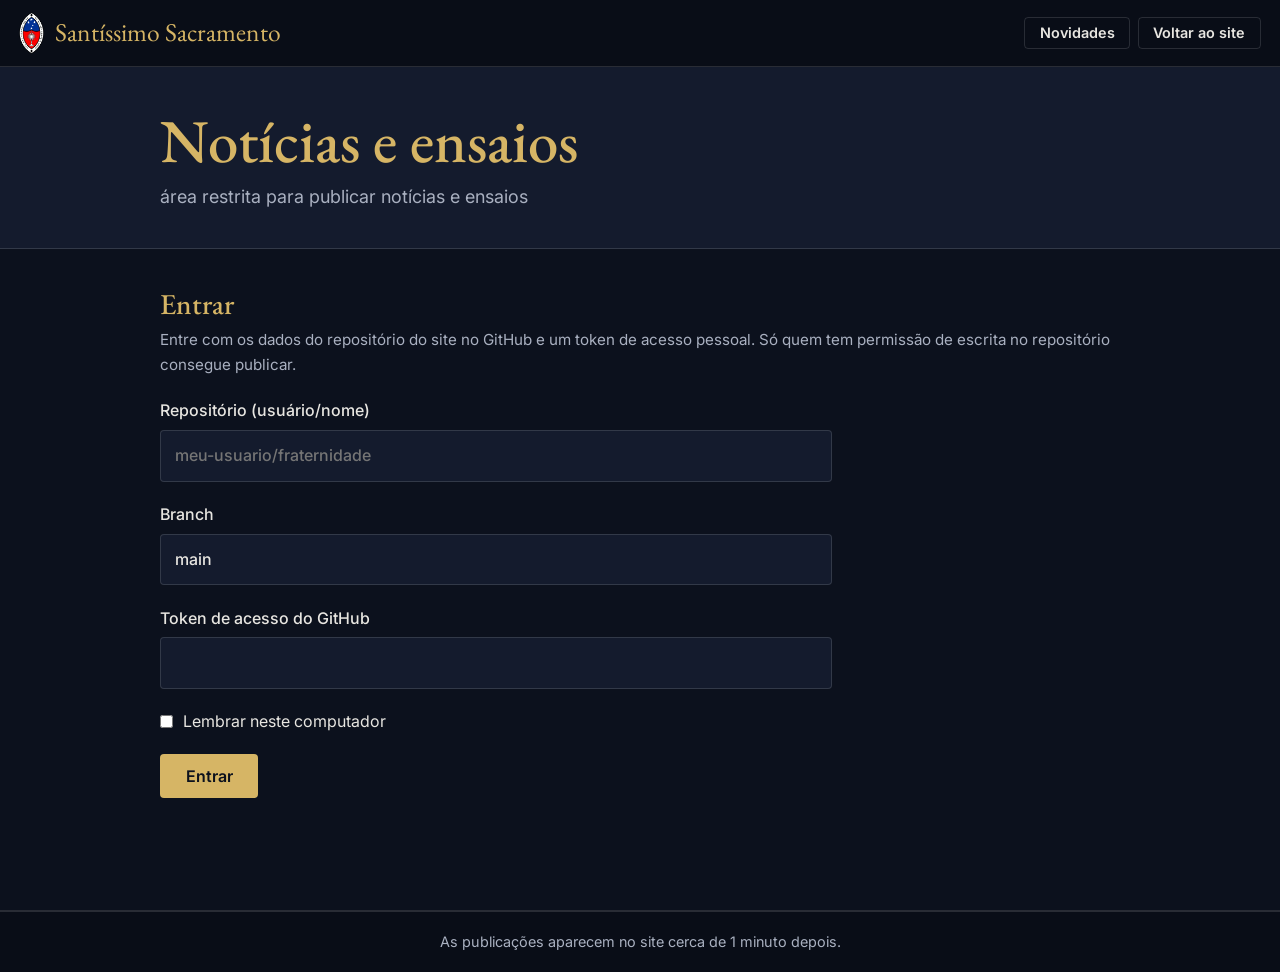
==== admin-pub.html @ d287c908 "Add files via upload" ====
<!DOCTYPE html>
<html lang="pt-br" data-tema="escuro">
<head>
  <meta charset="UTF-8">
  <meta name="viewport" content="width=device-width, initial-scale=1">
  <meta name="robots" content="noindex, nofollow">
  <title>Publicações (admin) | Fraternidade do Santíssimo Sacramento</title>
  <script>try{var t=localStorage.getItem('tema');if(t)document.documentElement.dataset.tema=t}catch(e){}</script>
  <link href="https://fonts.googleapis.com/css2?family=EB+Garamond:ital,wght@0,400;0,500;1,400&family=Inter:wght@400;500;600&display=swap" rel="stylesheet">
  <link rel="icon" type="image/png" href="favicon.png">
  <link rel="stylesheet" href="style.css">
  <link rel="stylesheet" href="publicacoes.css">
</head>
<body>
  <nav>
    <a class="logo-nav" href="index.html"><img src="logo.png" alt=""><span>Santíssimo Sacramento</span></a>
    <div class="controles" style="margin-left:auto"><a class="btn sec peq" href="admin.html">Novidades</a> <a class="btn sec peq" href="index.html">Voltar ao site</a></div>
  </nav>
  <header class="faixa"><div class="wrap">
    <h1>Notícias e ensaios</h1>
    <p class="sub-t">área restrita para publicar notícias e ensaios</p>
  </div></header>
  <main>
    <div class="wrap admin">

      <!-- Entrada -->
      <section id="login">
        <h2>Entrar</h2>
        <p class="dica">Entre com os dados do repositório do site no GitHub e um token de acesso pessoal. Só quem tem permissão de escrita no repositório consegue publicar.</p>
        <form id="form-login" autocomplete="off" style="margin-top:1.2rem">
          <label>Repositório (usuário/nome)<input id="repo" type="text" placeholder="meu-usuario/fraternidade" required></label>
          <label>Branch<input id="branch" type="text" value="main" required></label>
          <label>Token de acesso do GitHub<input id="token" type="password" required></label>
          <label style="display:flex;gap:.6rem;align-items:center;font-weight:400"><input id="lembrar" type="checkbox" style="width:auto"> Lembrar neste computador</label>
          <div class="acoes"><button class="btn" type="submit">Entrar</button></div>
          <p class="status" id="st-login" role="status"></p>
        </form>
      </section>

      <!-- Painel -->
      <section id="painel" hidden>
        <div class="topo-admin">
          <p class="dica" id="quem"></p>
          <button class="btn sec peq" id="sair" type="button">Sair</button>
        </div>

        <form id="form-post" style="margin-top:1.5rem">
          <h2 id="titulo-form">Nova publicação</h2>
          <label>Tipo
            <select id="tag"><option value="noticia">Notícia</option><option value="ensaio">Ensaio</option></select>
          </label>
          <label>Data<input id="data" type="date" required></label>
          <label>Título<input id="titulo" type="text" required></label>
          <label>Texto<textarea id="texto" required style="min-height:260px"></textarea></label>
          <p class="dica">Deixe uma linha em branco entre os parágrafos.</p>
          <label>Foto (opcional)<input id="foto" type="file" accept="image/*"></label>
          <div id="previa"></div>
          <div><button class="btn sec peq" id="rem-foto" type="button" hidden>Remover foto</button></div>
          <p class="dica">A foto é reduzida automaticamente antes de subir, então pode usar a do celular.</p>
          <div class="acoes">
            <button class="btn" id="publicar" type="submit">Publicar</button>
            <button class="btn sec" id="cancelar" type="button" hidden>Cancelar edição</button>
          </div>
          <p class="status" id="st-post" role="status"></p>
        </form>

        <div style="margin-top:2.5rem">
          <h2>Publicações</h2>
          <ul class="lista-admin" id="lista"></ul>
        </div>
      </section>
    </div>
  </main>
  <footer><div class="copy">As publicações aparecem no site cerca de 1 minuto depois.</div></footer>
  <script src="admin-pub.js"></script>
</body>
</html>
---- style.css ----
*{margin:0;padding:0;box-sizing:border-box}
:root{
  --bg:#0c111d;--bg2:#141b2d;--nav:#090d17;
  --texto:#e8e6e1;--suave:#a9b0c0;--titulo:#d6b565;--link:#d6b565;
  --linha:rgba(255,255,255,.13);--btn-bg:#d6b565;--btn-fg:#0c111d;
  --ouro:#d6b565;--ouro-2:#ecd9a0;--hostia:#f5ecd0;--cruz:#8b1e2e;
  --serif:'EB Garamond',Georgia,serif;--sans:'Inter',system-ui,sans-serif;
}
html[data-tema="claro"]{
  --bg:#f5f6f8;--bg2:#e6e9f0;--nav:#ffffff;
  --texto:#161c2b;--suave:#4a5368;--titulo:#1e3a8a;--link:#1e3a8a;
  --linha:rgba(22,28,43,.16);--btn-bg:#1e3a8a;--btn-fg:#ffffff;
  --ouro:#a67c1f;--ouro-2:#c9a24d;--hostia:#fffdf5;
}
html{scroll-behavior:smooth}
body{font-family:var(--sans);font-size:1.125rem;line-height:1.7;background:var(--bg);color:var(--texto);min-height:100vh;display:flex;flex-direction:column;transition:background .3s,color .3s}
a{color:var(--link)}
:focus-visible{outline:3px solid var(--ouro);outline-offset:3px}
.wrap{width:min(960px,100% - 2.4rem);margin-inline:auto}
main{flex:1;padding-bottom:4rem}

/* Navegação */
nav{position:sticky;top:0;z-index:100;display:flex;align-items:center;flex-wrap:wrap;gap:.6rem 1.4rem;padding:.7rem 1.2rem;background:var(--nav);border-bottom:1px solid var(--linha)}
.logo-nav{order:1;margin-right:auto;display:flex;align-items:center;gap:.7rem;font-family:var(--serif);font-size:1.6rem;color:var(--titulo);text-decoration:none}
.logo-nav img{height:42px;width:auto}
nav>ul{order:2;display:flex;gap:1.5rem;list-style:none;align-items:center}
nav ul a,.sub-btn{color:var(--texto);text-decoration:none;font:500 1rem var(--sans);padding:.2rem 0;border:0;border-bottom:2px solid transparent;background:none;cursor:pointer}
nav ul a:hover,.sub-btn:hover{border-bottom-color:var(--linha)}
nav ul a[aria-current="page"],.sub-btn.ativo{border-bottom-color:var(--ouro)}
.sub-btn::after{content:"";display:inline-block;width:.45em;height:.45em;margin-left:.45em;border-right:2px solid currentColor;border-bottom:2px solid currentColor;transform:translateY(-.15em) rotate(45deg)}
.tem-sub{position:relative}
.sub{display:none;position:absolute;top:100%;left:-1rem;min-width:240px;list-style:none;background:var(--nav);border:1px solid var(--linha);border-radius:6px;padding:.5rem;box-shadow:0 12px 30px rgba(0,0,0,.25)}
.tem-sub:hover .sub,.tem-sub:focus-within .sub,.tem-sub.aberto .sub{display:block}
.sub a{display:block;padding:.55rem .8rem;border:0;border-radius:4px}
.sub a:hover{background:var(--bg2)}
.sub a[aria-current="page"]{background:var(--bg2);color:var(--titulo)}
.controles{order:3;display:flex;gap:.5rem;align-items:center}
.controles button{background:none;border:1px solid var(--linha);color:var(--texto);border-radius:6px;min-width:40px;height:40px;font:600 .9rem var(--sans);cursor:pointer;display:grid;place-items:center}
.controles button:hover{border-color:var(--ouro)}
.controles svg{width:20px;height:20px;fill:none;stroke:currentColor;stroke-width:2;stroke-linecap:round;stroke-linejoin:round}
.ico-lua{display:none}
html[data-tema="claro"] .ico-sol{display:none}
html[data-tema="claro"] .ico-lua{display:block}
.hamburger{display:none!important}

/* Faixa de título das páginas */
.faixa{background:var(--bg2);border-bottom:1px solid var(--linha);padding:2.6rem 0 2.2rem}
.trilha{font-size:.95rem;color:var(--suave);margin-bottom:.4rem}
.faixa h1{font-size:clamp(2.6rem,7vw,3.8rem)}
.faixa p.sub-t{color:var(--suave);margin-top:.4rem}
h1,h2,h3{font-family:var(--serif);font-weight:500;color:var(--titulo);line-height:1.1}
p+p{margin-top:1rem}
.btn{display:inline-block;background:var(--btn-bg);color:var(--btn-fg);font:600 1rem var(--sans);padding:.75rem 1.6rem;border:0;border-radius:4px;text-decoration:none;cursor:pointer}
.btn:hover{opacity:.88}

/* Blocos de conteúdo: rótulo e título à esquerda, texto à direita */
.bloco{display:grid;grid-template-columns:15rem 1fr;gap:2rem 3rem;padding:2.6rem 0;border-bottom:1px solid var(--linha)}
.bloco:first-of-type{border-top:0}
.bloco .rotulo{color:var(--suave);font-size:.95rem;margin-bottom:.3rem}
.bloco h2{font-size:2.1rem}
.bloco .texto{max-width:38rem}
.citacao{margin:2.4rem 0 0;padding-left:1.2rem;border-left:3px solid var(--ouro);font-family:var(--serif);font-size:1.6rem;font-style:italic;max-width:34rem}
.citacao cite{display:block;font:normal .95rem var(--sans);color:var(--suave);margin-top:.3rem}

/* Início */
.heroi{display:grid;grid-template-columns:auto 1fr;gap:3.5rem;align-items:center;padding:4rem 0 3.5rem}
.heroi img{height:270px;width:auto}
.heroi .pre{color:var(--suave)}
.heroi h1{font-size:clamp(2.8rem,7vw,4.6rem);margin:.2rem 0 .6rem}
.heroi .lema{font-family:var(--serif);font-style:italic;font-size:1.5rem;color:var(--suave)}
.heroi .desc{max-width:30rem;margin:1.2rem 0 1.8rem}
h2.secao{font-size:2rem;margin:0 0 1.4rem}
.secao-home{padding:2.6rem 0;border-top:1px solid var(--linha)}
.colunas{display:grid;grid-template-columns:repeat(3,1fr);gap:2.4rem}
.colunas>div{border-top:2px solid var(--ouro);padding-top:1rem}
.colunas .rotulo{color:var(--suave);font-size:.95rem}
.colunas h3{font-size:1.6rem;margin:.2rem 0 .5rem}
.colunas p{font-size:1.05rem}
.colunas a.mais{display:inline-block;margin-top:.8rem;font-weight:600;font-size:1rem}

/* Novidades */
.linhas>*{display:grid;grid-template-columns:12rem 1fr;gap:1.5rem;padding:1.3rem 0;border-top:1px solid var(--linha)}
.linhas>*:last-child{border-bottom:1px solid var(--linha)}
.linhas h3{font-size:1.55rem}
.linhas time{color:var(--suave);font-size:.95rem;padding-top:.3rem}
.ver-todas{display:inline-block;margin-top:1.2rem;font-weight:600}

/* Adoração */
.ostensorio{width:min(250px,62%);margin:3rem auto 1rem}
.ostensorio svg{width:100%;height:auto;display:block;overflow:visible}
.o-raios{transform-origin:200px 190px;animation:girar 120s linear infinite;stroke:var(--ouro);stroke-linecap:round}
.o-anel{fill:none;stroke:var(--ouro-2);stroke-width:3}
.o-disco{fill:var(--bg2);stroke:var(--ouro);stroke-width:2}
.o-hostia{fill:var(--hostia);transform-origin:200px 190px;animation:pulsar 5s ease-in-out infinite}
.o-cruz{stroke:var(--cruz);stroke-width:7;stroke-linecap:round;fill:none}
.o-ouro{fill:var(--ouro)}.o-ouro2{fill:var(--ouro-2)}
@keyframes girar{to{transform:rotate(360deg)}}
@keyframes pulsar{50%{opacity:.8}}
.agenda{list-style:none;margin-top:1.5rem}
.agenda li{display:grid;grid-template-columns:12rem 1fr auto;gap:1.5rem;align-items:baseline;padding:1.2rem .5rem;border-top:1px solid var(--linha)}
.agenda li:last-child{border-bottom:1px solid var(--linha)}
.agenda .dia{font-family:var(--serif);font-size:1.5rem;color:var(--titulo)}
.agenda .hoje-tag{visibility:hidden;background:var(--btn-bg);color:var(--btn-fg);font-size:.8rem;font-weight:700;padding:.1rem .7rem;border-radius:99px}
.agenda li.hoje{background:var(--bg2)}
.agenda li.hoje .hoje-tag{visibility:visible}

/* LOC */
.visor{width:100%;height:72vh;min-height:420px;border:1px solid var(--linha);border-radius:4px;margin-top:2rem;background:var(--bg2)}
.visor p{padding:1.5rem;color:var(--suave)}

/* Formulário */
form{display:grid;gap:1.2rem;max-width:34rem}
label{display:grid;gap:.35rem;font-weight:500;font-size:1rem}
input,textarea{font:inherit;width:100%;padding:.7rem .9rem;border:1px solid var(--linha);border-radius:4px;background:var(--bg2);color:var(--texto)}
form .btn{justify-self:start}

/* Rodapé */
footer{background:var(--nav);border-top:1px solid var(--linha);font-size:1rem}
.rodape-cols{display:grid;grid-template-columns:1.4fr 1fr 1fr;gap:2.5rem;padding:3rem 0 2.2rem}
.rodape-cols h4{font:600 1rem var(--sans);color:var(--titulo);margin-bottom:.7rem}
.rodape-cols ul{list-style:none}
.rodape-cols li{margin-bottom:.35rem}
.rodape-cols a{color:var(--texto);text-decoration:none}
.rodape-cols a:hover{color:var(--link);text-decoration:underline}
.rodape-cols .marca{display:flex;align-items:center;gap:.8rem;margin-bottom:.8rem;font-family:var(--serif);font-size:1.4rem;color:var(--titulo)}
.rodape-cols .marca img{height:48px;width:auto}
.rodape-cols p{color:var(--suave);font-size:.98rem;max-width:22rem}
.copy{border-top:1px solid var(--linha);padding:1.1rem 1rem;text-align:center;color:var(--suave);font-size:.9rem}

@media (max-width:900px){
  .hamburger{display:grid!important}
  nav>ul{order:4;flex-basis:100%;flex-direction:column;align-items:stretch;gap:0;max-height:0;overflow:hidden;transition:max-height .3s}
  nav>ul.show{max-height:640px}
  nav>ul>li>a,.sub-btn{display:block;width:100%;text-align:left;padding:.7rem 0;border-bottom:1px solid var(--linha)}
  .sub{position:static;box-shadow:none;border:0;border-left:2px solid var(--ouro);border-radius:0;margin:.2rem 0 .6rem .4rem;min-width:0}
  .tem-sub:hover .sub,.tem-sub:focus-within .sub{display:none}
  .tem-sub.aberto .sub{display:block}
  .logo-nav{font-size:1.3rem}
}
@media (max-width:760px){
  .heroi{grid-template-columns:1fr;gap:2rem;text-align:center;padding-top:2.5rem}
  .heroi img{height:210px;margin:0 auto}
  .heroi .desc{margin-inline:auto}
  .colunas,.rodape-cols{grid-template-columns:1fr}
  .bloco{grid-template-columns:1fr;gap:1rem;padding:2rem 0}
  .linhas>*{grid-template-columns:1fr;gap:.2rem}
  .agenda li{grid-template-columns:1fr auto;gap:.3rem 1rem}
  .agenda .dia{grid-column:1/-1}
}
@media (prefers-reduced-motion:reduce){.o-raios,.o-hostia{animation:none}*{transition:none!important}html{scroll-behavior:auto}}

/* Novidades dinâmicas e administração */
.linhas p{white-space:pre-line}
.admin{padding-top:2.5rem;display:grid;gap:2.5rem}
.admin[hidden],.admin [hidden]{display:none}
.admin fieldset{border:0;display:grid;gap:1.2rem}
.admin form{max-width:42rem}
.admin h2{font-size:1.8rem;margin-bottom:.4rem}
.admin .dica{color:var(--suave);font-size:.95rem}
.admin textarea{min-height:130px;resize:vertical}
.admin .acoes{display:flex;gap:.8rem;flex-wrap:wrap;align-items:center}
.btn.sec{background:transparent;color:var(--texto);border:1px solid var(--linha)}
.btn.perigo{background:transparent;color:#d4504b;border:1px solid currentColor;padding:.4rem .9rem;font-size:.9rem}
.btn.peq{padding:.4rem .9rem;font-size:.9rem}
.status{min-height:1.6em;font-weight:500}
.status.erro{color:#d4504b}.status.ok{color:#4fa36a}
.lista-admin{list-style:none}
.lista-admin li{display:grid;grid-template-columns:8.5rem 1fr auto;gap:1rem;align-items:center;padding:.9rem 0;border-top:1px solid var(--linha)}
.lista-admin li:last-child{border-bottom:1px solid var(--linha)}
.lista-admin time{color:var(--suave);font-size:.95rem}
.lista-admin .bts{display:flex;gap:.5rem}
.topo-admin{display:flex;justify-content:space-between;align-items:center;gap:1rem;flex-wrap:wrap}
@media (max-width:760px){.lista-admin li{grid-template-columns:1fr;gap:.4rem}}
---- publicacoes.css ----
/* Notícias e ensaios: use depois do style.css */
select{font:inherit;width:100%;padding:.7rem .9rem;border:1px solid var(--linha);border-radius:4px;background:var(--bg2);color:var(--texto)}

.tag{display:inline-block;font:700 .75rem var(--sans);text-transform:uppercase;letter-spacing:.07em;padding:.15rem .65rem;border-radius:99px;border:1px solid var(--ouro);color:var(--ouro)}
.tag.ensaio{background:var(--btn-bg);color:var(--btn-fg);border-color:transparent}
.meta{display:flex;gap:.8rem;align-items:center;flex-wrap:wrap;color:var(--suave);font-size:.95rem}

/* Lista */
.filtros{display:flex;gap:.6rem;flex-wrap:wrap;margin:2.5rem 0 2rem}
.filtros button{font:600 .95rem var(--sans);padding:.45rem 1.1rem;border-radius:99px;border:1px solid var(--linha);background:none;color:var(--texto);cursor:pointer}
.filtros button:hover{border-color:var(--ouro)}
.filtros button[aria-pressed="true"]{background:var(--btn-bg);color:var(--btn-fg);border-color:transparent}
.grade{display:grid;grid-template-columns:repeat(auto-fill,minmax(270px,1fr));gap:2.4rem 2rem}
.grade>p{grid-column:1/-1}
.cartao{display:flex;flex-direction:column;gap:.7rem;color:inherit;text-decoration:none;border-top:2px solid var(--ouro);padding-top:1rem}
.cartao .foto{aspect-ratio:16/10;background:var(--bg2);overflow:hidden;border-radius:3px}
.cartao .foto img{width:100%;height:100%;object-fit:cover;display:block;transition:transform .4s}
.cartao:hover .foto img{transform:scale(1.03)}
.cartao .sem-foto{display:grid;place-items:center}
.cartao .sem-foto img{width:auto;height:55%;object-fit:contain;opacity:.45}
.cartao h3{font-size:1.55rem}
.cartao:hover h3{text-decoration:underline}
.cartao .resumo{color:var(--suave);font-size:1.02rem}
.mais-wrap{text-align:center;margin-top:2.5rem}

/* Postagem */
.artigo{max-width:42rem;margin:0 auto;padding-top:2.5rem}
.artigo .voltar{display:inline-block;margin-bottom:1.6rem;font-weight:600;font-size:.95rem}
.artigo h1{font-size:clamp(2.2rem,6vw,3.2rem);margin:.7rem 0 1.4rem}
.artigo figure{margin:0 0 2rem}
.artigo figure img{width:100%;height:auto;display:block;border-radius:4px;border:1px solid var(--linha)}
.artigo .corpo{font-size:1.15rem;line-height:1.8}

/* Comentários */
.comentarios{max-width:42rem;margin:3.5rem auto 0;border-top:1px solid var(--linha);padding-top:2rem}
.comentarios h2{font-size:1.9rem;margin-bottom:.5rem}
.comentarios .dica{color:var(--suave);font-size:.95rem;margin-bottom:1.4rem}
.form-com{max-width:none;gap:1rem;margin:0 0 1.5rem}
.form-com[hidden],.comentarios [hidden]{display:none}
.form-com .acoes{display:flex;gap:.8rem;align-items:center;flex-wrap:wrap}
.isca{position:absolute;left:-9999px;width:1px;height:1px;opacity:0}
.resp-a{display:flex;gap:.6rem;align-items:baseline;flex-wrap:wrap;padding:.5rem .8rem;background:var(--bg2);border-left:3px solid var(--ouro);font-size:.95rem}
.btn-link{background:none;border:0;padding:0;margin-top:.4rem;color:var(--link);font:600 .9rem var(--sans);cursor:pointer}
.btn-link:hover{text-decoration:underline}
.raiz,.filhos{list-style:none}
.comentario{padding:1rem 0;border-top:1px solid var(--linha)}
.comentario .cab{display:flex;gap:.7rem;align-items:baseline;flex-wrap:wrap}
.comentario .cab strong{color:var(--titulo);font-family:var(--serif);font-size:1.25rem;font-weight:500;overflow-wrap:anywhere}
.comentario .cab time{color:var(--suave);font-size:.85rem}
.comentario>p{white-space:pre-line;overflow-wrap:anywhere;margin-top:.3rem}
.filhos{margin:.8rem 0 0;padding-left:1.1rem;border-left:2px solid var(--linha)}
.filhos.plano{padding-left:0;border-left:0}
.vazio-c{color:var(--suave);padding:1rem 0;border-top:1px solid var(--linha)}

/* Admin: foto */
.previa{max-width:260px;border-radius:4px;border:1px solid var(--linha);display:block;margin-top:.5rem}
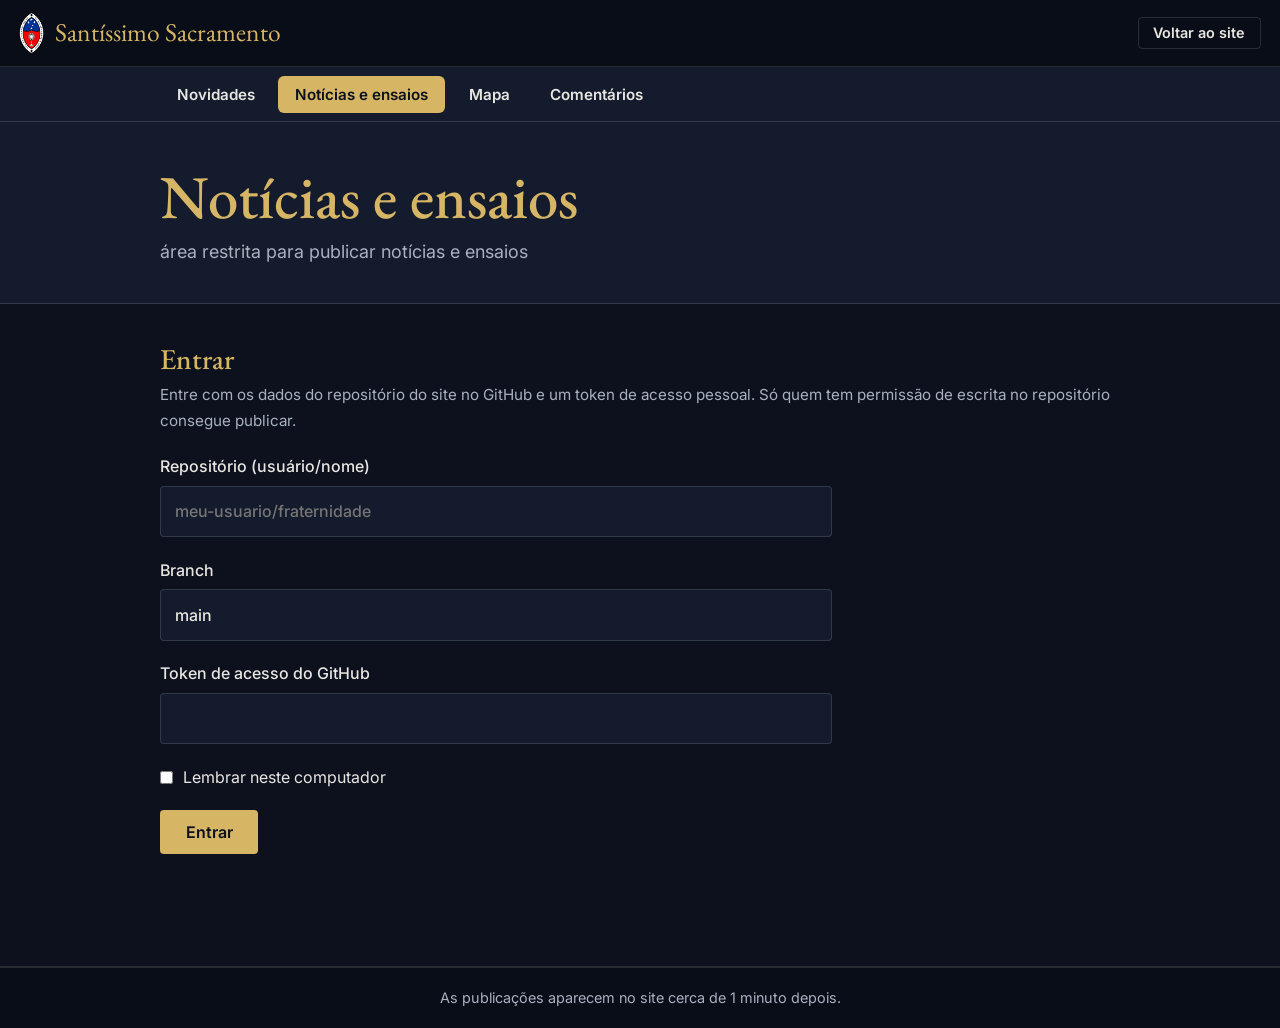
==== commit 04053c49: "Add files via upload" ====
--- a/admin-pub.html
+++ b/admin-pub.html
@@ -10,12 +10,14 @@
   <link rel="icon" type="image/png" href="favicon.png">
   <link rel="stylesheet" href="style.css">
   <link rel="stylesheet" href="publicacoes.css">
+  <link rel="stylesheet" href="admin-extra.css">
 </head>
 <body>
   <nav>
     <a class="logo-nav" href="index.html"><img src="logo.png" alt=""><span>Santíssimo Sacramento</span></a>
-    <div class="controles" style="margin-left:auto"><a class="btn sec peq" href="admin.html">Novidades</a> <a class="btn sec peq" href="index.html">Voltar ao site</a></div>
+    <div class="controles" style="margin-left:auto"><a class="btn sec peq" href="index.html">Voltar ao site</a></div>
   </nav>
+  <div class="abas-admin"><div class="wrap"><a href="admin.html">Novidades</a><a href="admin-pub.html" aria-current="page">Notícias e ensaios</a><a href="admin-mapa.html">Mapa</a><a href="admin-comentarios.html">Comentários</a></div></div>
   <header class="faixa"><div class="wrap">
     <h1>Notícias e ensaios</h1>
     <p class="sub-t">área restrita para publicar notícias e ensaios</p>
@@ -53,6 +55,9 @@
           <label>Título<input id="titulo" type="text" required></label>
           <label>Texto<textarea id="texto" required style="min-height:260px"></textarea></label>
           <p class="dica">Deixe uma linha em branco entre os parágrafos.</p>
+          <label>Título em espanhol (opcional)<input id="t-es" type="text"></label>
+          <label>Texto em espanhol (opcional)<textarea id="x-es" style="min-height:260px"></textarea></label>
+          <p class="dica">Se o espanhol ficar em branco, quem escolher ES vê o texto em português, com um aviso. Preencha título e texto juntos.</p>
           <label>Foto (opcional)<input id="foto" type="file" accept="image/*"></label>
           <div id="previa"></div>
           <div><button class="btn sec peq" id="rem-foto" type="button" hidden>Remover foto</button></div>
--- a/publicacoes.css
+++ b/publicacoes.css
@@ -54,3 +54,5 @@
 
 /* Admin: foto */
 .previa{max-width:260px;border-radius:4px;border:1px solid var(--linha);display:block;margin-top:.5rem}
+
+.aviso-idioma{color:var(--suave);font-size:.95rem;font-style:italic;margin-bottom:1rem}
--- a/admin-extra.css
+++ b/admin-extra.css
@@ -0,0 +1,21 @@
+/* Barra de abas do admin e telas de mapa/comentários */
+.abas-admin{background:var(--bg2);border-bottom:1px solid var(--linha)}
+.abas-admin .wrap{display:flex;gap:.4rem;flex-wrap:wrap;padding:.55rem 0}
+.abas-admin a{padding:.5rem 1rem;border-radius:6px;border:1px solid transparent;color:var(--texto);text-decoration:none;font:600 .95rem var(--sans)}
+.abas-admin a:hover{border-color:var(--linha)}
+.abas-admin a[aria-current="page"]{background:var(--btn-bg);color:var(--btn-fg)}
+.admin .btn.perigo{padding:.4rem .9rem;font-size:.9rem}
+.lista-mapa li{grid-template-columns:13rem 1fr auto}
+.filtro-linha{display:flex;gap:.8rem;flex-wrap:wrap;align-items:center;margin-bottom:1rem}
+.filtro-linha select{max-width:28rem;font:inherit;padding:.6rem .8rem;border:1px solid var(--linha);border-radius:4px;background:var(--bg2);color:var(--texto)}
+.com-adm{padding:1rem 0;border-top:1px solid var(--linha);display:grid;gap:.4rem;justify-items:start}
+.com-adm:last-child{border-bottom:1px solid var(--linha)}
+.com-adm .cab{display:flex;gap:.8rem;flex-wrap:wrap;align-items:baseline}
+.com-adm .cab strong{color:var(--titulo);font:500 1.25rem var(--serif);overflow-wrap:anywhere}
+.com-adm .cab time{color:var(--suave);font-size:.85rem}
+.com-adm .cab a{font-size:.9rem}
+.com-adm .resp-em{color:var(--suave);font-size:.9rem}
+.com-adm .txt{white-space:pre-line;overflow-wrap:anywhere}
+.vazio-c{color:var(--suave)}
+@media (max-width:760px){.lista-mapa li{grid-template-columns:1fr}}
+.com-adm.oculto{opacity:.55}
